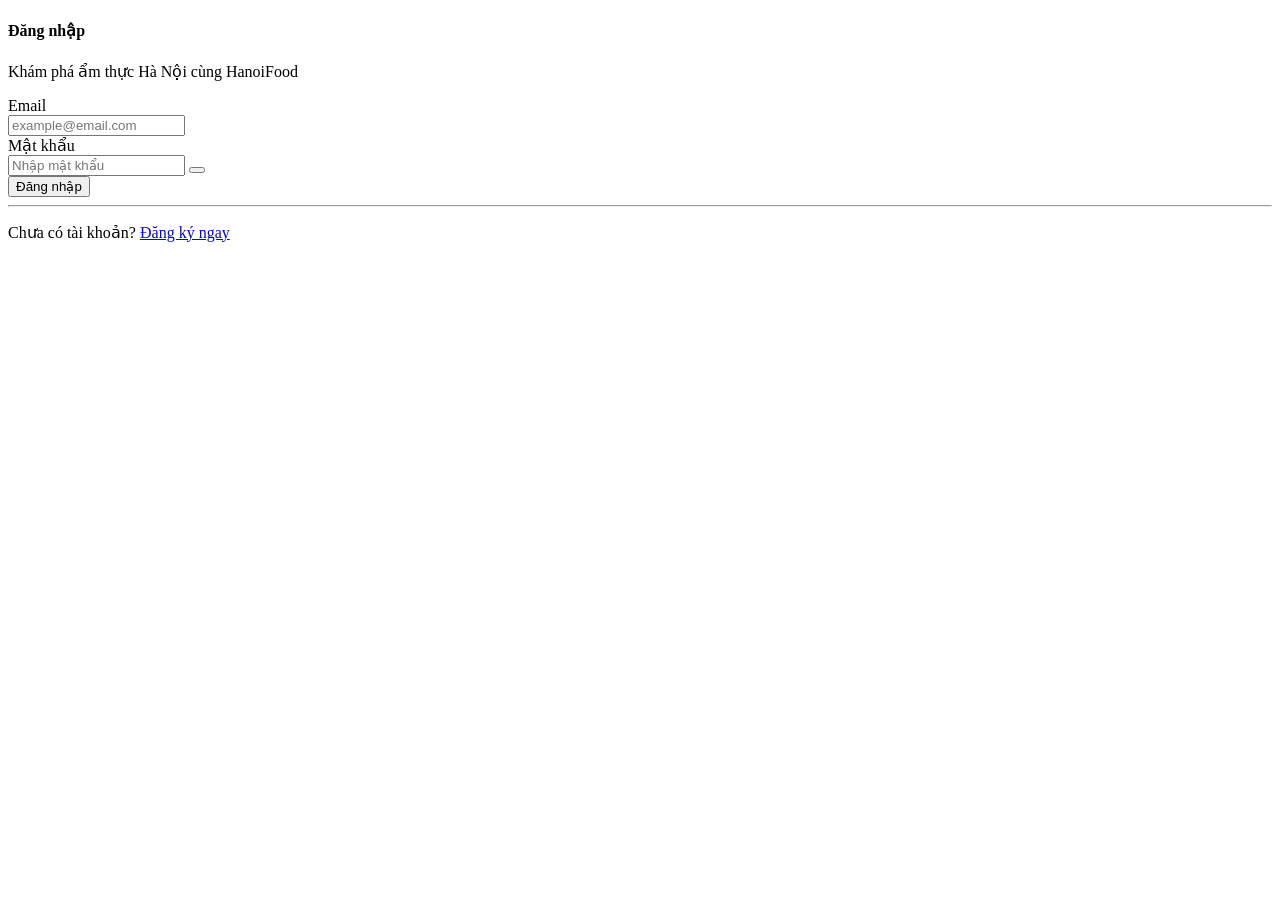
==== src/main/resources/templates/login.html @ b619bbc1 "update 8th5" ====
<!DOCTYPE html>
<html xmlns:th="http://www.thymeleaf.org" lang="vi">
<head th:replace="fragment/header :: head">
    <title>Đăng nhập - HanoiFood</title>
</head>
<body class="bg-light">

<div th:replace="fragment/header :: navbar"></div>

<div class="container mt-5">
    <div class="row justify-content-center">
        <div class="col-md-5">
            <div class="card shadow">
                <div class="card-body p-4">
                    <div class="text-center mb-4">
                        <i class="fas fa-utensils fa-3x text-danger mb-2"></i>
                        <h4 class="fw-bold">Đăng nhập</h4>
                        <p class="text-muted small">Khám phá ẩm thực Hà Nội cùng HanoiFood</p>
                    </div>

                    <div id="errorMsg" class="alert alert-danger d-none"></div>

                    <form id="loginForm">
                        <div class="mb-3">
                            <label class="form-label">Email</label>
                            <div class="input-group">
                                <span class="input-group-text"><i class="fas fa-envelope text-danger"></i></span>
                                <input type="email" class="form-control" id="email"
                                       placeholder="example@email.com" required>
                            </div>
                        </div>
                        <div class="mb-3">
                            <label class="form-label">Mật khẩu</label>
                            <div class="input-group">
                                <span class="input-group-text"><i class="fas fa-lock text-danger"></i></span>
                                <input type="password" class="form-control" id="password"
                                       placeholder="Nhập mật khẩu" required>
                                <button class="btn btn-outline-secondary" type="button"
                                        onclick="togglePassword()">
                                    <i class="fas fa-eye" id="eyeIcon"></i>
                                </button>
                            </div>
                        </div>
                        <div class="d-grid mt-4">
                            <button type="submit" class="btn btn-danger btn-lg">
                                <i class="fas fa-sign-in-alt me-2"></i>Đăng nhập
                            </button>
                        </div>
                    </form>

                    <hr>
                    <div class="text-center">
                        <p class="mb-0">Chưa có tài khoản?
                            <a href="/register" class="text-danger fw-bold">Đăng ký ngay</a>
                        </p>
                    </div>
                </div>
            </div>
        </div>
    </div>
</div>

<script src="https://cdn.jsdelivr.net/npm/bootstrap@5.3.0/dist/js/bootstrap.bundle.min.js"></script>
<script th:replace="fragment/header :: auth-script"></script>
<script>
    // Nếu đã đăng nhập thì chuyển về trang chủ
    if (localStorage.getItem('token')) {
        window.location.href = '/';
    }

    document.getElementById('loginForm').addEventListener('submit', async (e) => {
        e.preventDefault();
        const email    = document.getElementById('email').value;
        const password = document.getElementById('password').value;

        try {
            const res = await fetch('http://localhost:8080/api/auth/login', {
                method: 'POST',
                headers: { 'Content-Type': 'application/json' },
                body: JSON.stringify({ email, password })
            });

            if (!res.ok) {
                const err = await res.text();
                showError('Email hoặc mật khẩu không đúng');
                return;
            }

            const data = await res.json();
            localStorage.setItem('token', data.token);
            localStorage.setItem('userName', data.fullName || data.email);
            localStorage.setItem('userRole', data.role);

            // Admin thì vào trang quản trị
            if (data.role === 'ADMIN') {
                window.location.href = '/admin';
            } else {
                window.location.href = '/';
            }
        } catch (err) {
            showError('Lỗi kết nối server');
        }
    });

    function showError(msg) {
        const el = document.getElementById('errorMsg');
        el.textContent = msg;
        el.classList.remove('d-none');
    }

    function togglePassword() {
        const pwd  = document.getElementById('password');
        const icon = document.getElementById('eyeIcon');
        if (pwd.type === 'password') {
            pwd.type  = 'text';
            icon.classList.replace('fa-eye', 'fa-eye-slash');
        } else {
            pwd.type  = 'password';
            icon.classList.replace('fa-eye-slash', 'fa-eye');
        }
    }
</script>
</body>
</html>
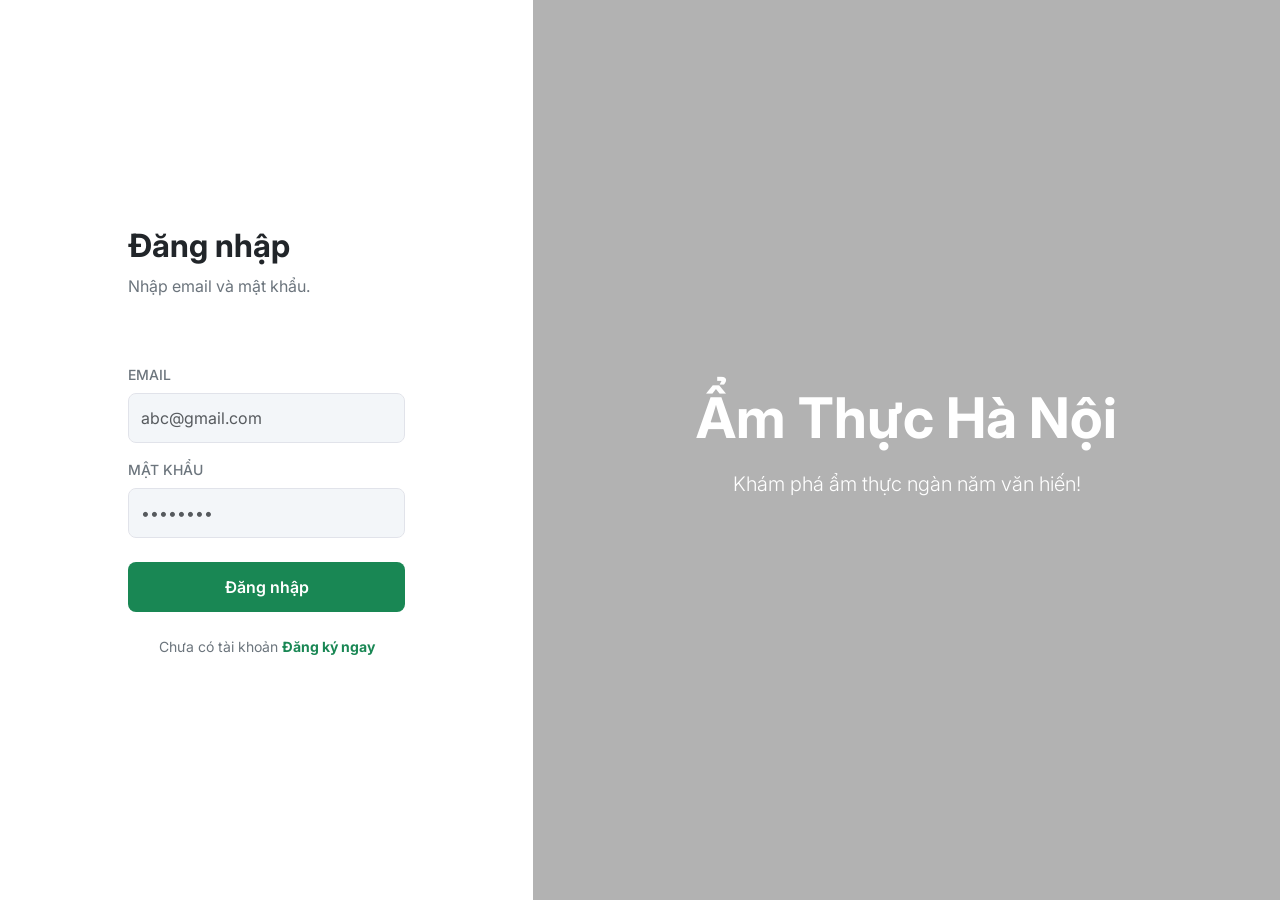
==== commit d43f4152: "new" ====
--- a/src/main/resources/templates/login.html
+++ b/src/main/resources/templates/login.html
@@ -1,124 +1,198 @@
 <!DOCTYPE html>
-<html xmlns:th="http://www.thymeleaf.org" lang="vi">
-<head th:replace="fragment/header :: head">
-    <title>Đăng nhập - HanoiFood</title>
+<html lang="vi">
+<head>
+<meta charset="UTF-8">
+<meta name="viewport" content="width=device-width, initial-scale=1">
+<title>Đăng nhập - WebGIS Ẩm Thực Hà Nội</title>
+<link
+	href="https://cdn.jsdelivr.net/npm/bootstrap@5.3.2/dist/css/bootstrap.min.css"
+	rel="stylesheet">
+<link
+	href="https://fonts.googleapis.com/css2?family=Inter:wght@400;500;600;700&display=swap"
+	rel="stylesheet">
+
+<style>
+body, html {
+	height: 100%;
+	font-family: 'Inter', sans-serif;
+	overflow: hidden;
+}
+
+.login-section {
+	background-color: #ffffff;
+	height: 100vh;
+	display: flex;
+	flex-direction: column;
+	justify-content: center;
+	padding: 0 10%;
+}
+
+.banner-section {
+
+	background-image:
+		url('https://images.unsplash.com/photo-1555396273-367ea4eb4db5?q=80&w=1920&auto=format&fit=crop');
+	background-size: cover;
+	background-position: center;
+	height: 100vh;
+	position: relative;
+}
+
+.banner-overlay {
+	position: absolute;
+	top: 0;
+	left: 0;
+	right: 0;
+	bottom: 0;
+	background: rgba(0, 0, 0, 0.3);
+	display: flex;
+	flex-direction: column;
+	justify-content: center;
+	align-items: center;
+	color: white;
+	text-align: center;
+}
+
+.form-control {
+	background-color: #f3f6f9;
+	border: 1px solid #e1e3ea;
+	height: 50px;
+	border-radius: 8px;
+}
+
+.form-control:focus {
+	background-color: #fff;
+	border-color: #198754;
+	box-shadow: none; 
+}
+
+.btn-login {
+	background-color: #198754;
+	border: none;
+	height: 50px;
+	border-radius: 8px;
+	font-size: 16px;
+	font-weight: 600;
+}
+
+.btn-login:hover {
+	background-color: #146c43;
+}
+
+@media ( max-width : 768px) {
+	.banner-section {
+		display: none;
+	}
+	.login-section {
+		padding: 30px;
+	}
+}
+</style>
 </head>
-<body class="bg-light">
+<body>
 
-<div th:replace="fragment/header :: navbar"></div>
+	<div class="container-fluid h-100 p-0">
+		<div class="row g-0 h-100">
 
-<div class="container mt-5">
-    <div class="row justify-content-center">
-        <div class="col-md-5">
-            <div class="card shadow">
-                <div class="card-body p-4">
-                    <div class="text-center mb-4">
-                        <i class="fas fa-utensils fa-3x text-danger mb-2"></i>
-                        <h4 class="fw-bold">Đăng nhập</h4>
-                        <p class="text-muted small">Khám phá ẩm thực Hà Nội cùng HanoiFood</p>
-                    </div>
+			<div class="col-md-6 col-lg-5 login-section">
+				<div class="mb-5">
+					<h2 class="fw-bold text-dark">Đăng nhập</h2>
+					<p class="text-secondary">Nhập email và mật khẩu.</p>
+				</div>
 
-                    <div id="errorMsg" class="alert alert-danger d-none"></div>
+				<div id="alert-box"></div>
 
-                    <form id="loginForm">
-                        <div class="mb-3">
-                            <label class="form-label">Email</label>
-                            <div class="input-group">
-                                <span class="input-group-text"><i class="fas fa-envelope text-danger"></i></span>
-                                <input type="email" class="form-control" id="email"
-                                       placeholder="example@email.com" required>
-                            </div>
-                        </div>
-                        <div class="mb-3">
-                            <label class="form-label">Mật khẩu</label>
-                            <div class="input-group">
-                                <span class="input-group-text"><i class="fas fa-lock text-danger"></i></span>
-                                <input type="password" class="form-control" id="password"
-                                       placeholder="Nhập mật khẩu" required>
-                                <button class="btn btn-outline-secondary" type="button"
-                                        onclick="togglePassword()">
-                                    <i class="fas fa-eye" id="eyeIcon"></i>
-                                </button>
-                            </div>
-                        </div>
-                        <div class="d-grid mt-4">
-                            <button type="submit" class="btn btn-danger btn-lg">
-                                <i class="fas fa-sign-in-alt me-2"></i>Đăng nhập
-                            </button>
-                        </div>
-                    </form>
+				<form id="loginForm">
+					<div class="mb-3">
+						<label
+							class="form-label fw-medium small text-uppercase text-secondary">Email</label>
+						<input type="email" id="email" class="form-control"
+							placeholder="abc@gmail.com" required>
+					</div>
 
-                    <hr>
-                    <div class="text-center">
-                        <p class="mb-0">Chưa có tài khoản?
-                            <a href="/register" class="text-danger fw-bold">Đăng ký ngay</a>
-                        </p>
-                    </div>
-                </div>
-            </div>
-        </div>
-    </div>
-</div>
+					<div class="mb-4">
+						<div class="d-flex justify-content-between">
+							<label
+								class="form-label fw-medium small text-uppercase text-secondary">Mật
+								khẩu</label>
+						</div>
+						<input type="password" id="password" class="form-control"
+							placeholder="••••••••" required>
+					</div>
 
-<script src="https://cdn.jsdelivr.net/npm/bootstrap@5.3.0/dist/js/bootstrap.bundle.min.js"></script>
-<script th:replace="fragment/header :: auth-script"></script>
-<script>
-    // Nếu đã đăng nhập thì chuyển về trang chủ
-    if (localStorage.getItem('token')) {
-        window.location.href = '/';
-    }
+					<button class="btn btn-primary btn-login w-100" type="submit"
+						id="btn-login">Đăng nhập</button>
+				</form>
+				<p class="mt-4 text-center text-secondary small">
+					Chưa có tài khoản <a href="register"
+						class="text-success text-decoration-none fw-bold">Đăng ký ngay</a>
+				</p>
+			</div>
 
-    document.getElementById('loginForm').addEventListener('submit', async (e) => {
-        e.preventDefault();
-        const email    = document.getElementById('email').value;
-        const password = document.getElementById('password').value;
+			<div class="col-md-6 col-lg-7 banner-section">
+				<div class="banner-overlay">
+					<h1 class="display-4 fw-bold mb-3">Ẩm Thực Hà Nội</h1>
+					<p class="lead px-5">Khám phá ẩm thực ngàn năm văn hiến!</p>
+				</div>
+			</div>
 
-        try {
-            const res = await fetch('http://localhost:8080/api/auth/login', {
-                method: 'POST',
-                headers: { 'Content-Type': 'application/json' },
-                body: JSON.stringify({ email, password })
-            });
+		</div>
+	</div>
 
-            if (!res.ok) {
-                const err = await res.text();
-                showError('Email hoặc mật khẩu không đúng');
-                return;
-            }
+	<script>
+    const API_URL = "/api/auth/login";
+    const loginForm = document.getElementById('loginForm');
+    const alertBox = document.getElementById('alert-box');
+    const btnLogin = document.getElementById('btn-login');
 
-            const data = await res.json();
-            localStorage.setItem('token', data.token);
-            localStorage.setItem('userName', data.fullName || data.email);
-            localStorage.setItem('userRole', data.role);
+    loginForm.addEventListener('submit', async (e) => {
+      e.preventDefault();
+      
+      const originalText = btnLogin.innerHTML;
+      btnLogin.innerHTML = 'Đang xử lý...';
+      btnLogin.disabled = true;
 
-            // Admin thì vào trang quản trị
-            if (data.role === 'ADMIN') {
-                window.location.href = '/admin';
-            } else {
-                window.location.href = '/';
-            }
-        } catch (err) {
-            showError('Lỗi kết nối server');
+      const email = document.getElementById('email').value.trim();
+      const password = document.getElementById('password').value.trim();
+      alertBox.innerHTML = '';
+
+      try {
+          const res = await fetch(API_URL, {
+            method: 'POST',
+            headers: {'Content-Type': 'application/json'},
+            body: JSON.stringify({ email, password })
+          });
+
+          const data = await res.json();
+
+          if (!res.ok) {
+            alertBox.innerHTML = `<div class="alert alert-danger py-2 small">${data.error || 'Thông tin đăng nhập không đúng'}</div>`;
+            return;
+          }
+
+          const userToSave = {
+              id: data.id,          
+              token: data.token,
+              email: data.email,
+              fullName: data.fullName,
+              role: data.role,
+              avatarUrl: data.avatarUrl
+          };
+
+          localStorage.setItem('currentUser', JSON.stringify(userToSave));
+          localStorage.setItem('token', data.token);
+          window.location.href = '/'; 
+
+      } catch (error) {
+          console.error("Lỗi:", error);
+          alertBox.innerHTML = `<div class="alert alert-danger py-2 small">Lỗi kết nối máy chủ!</div>`;
+      } finally {
+        if (alertBox.innerHTML !== '') {
+            btnLogin.innerHTML = originalText;
+            btnLogin.disabled = false;
         }
+      }
     });
+</script>
 
-    function showError(msg) {
-        const el = document.getElementById('errorMsg');
-        el.textContent = msg;
-        el.classList.remove('d-none');
-    }
-
-    function togglePassword() {
-        const pwd  = document.getElementById('password');
-        const icon = document.getElementById('eyeIcon');
-        if (pwd.type === 'password') {
-            pwd.type  = 'text';
-            icon.classList.replace('fa-eye', 'fa-eye-slash');
-        } else {
-            pwd.type  = 'password';
-            icon.classList.replace('fa-eye-slash', 'fa-eye');
-        }
-    }
-</script>
 </body>
-</html>
+</html>
